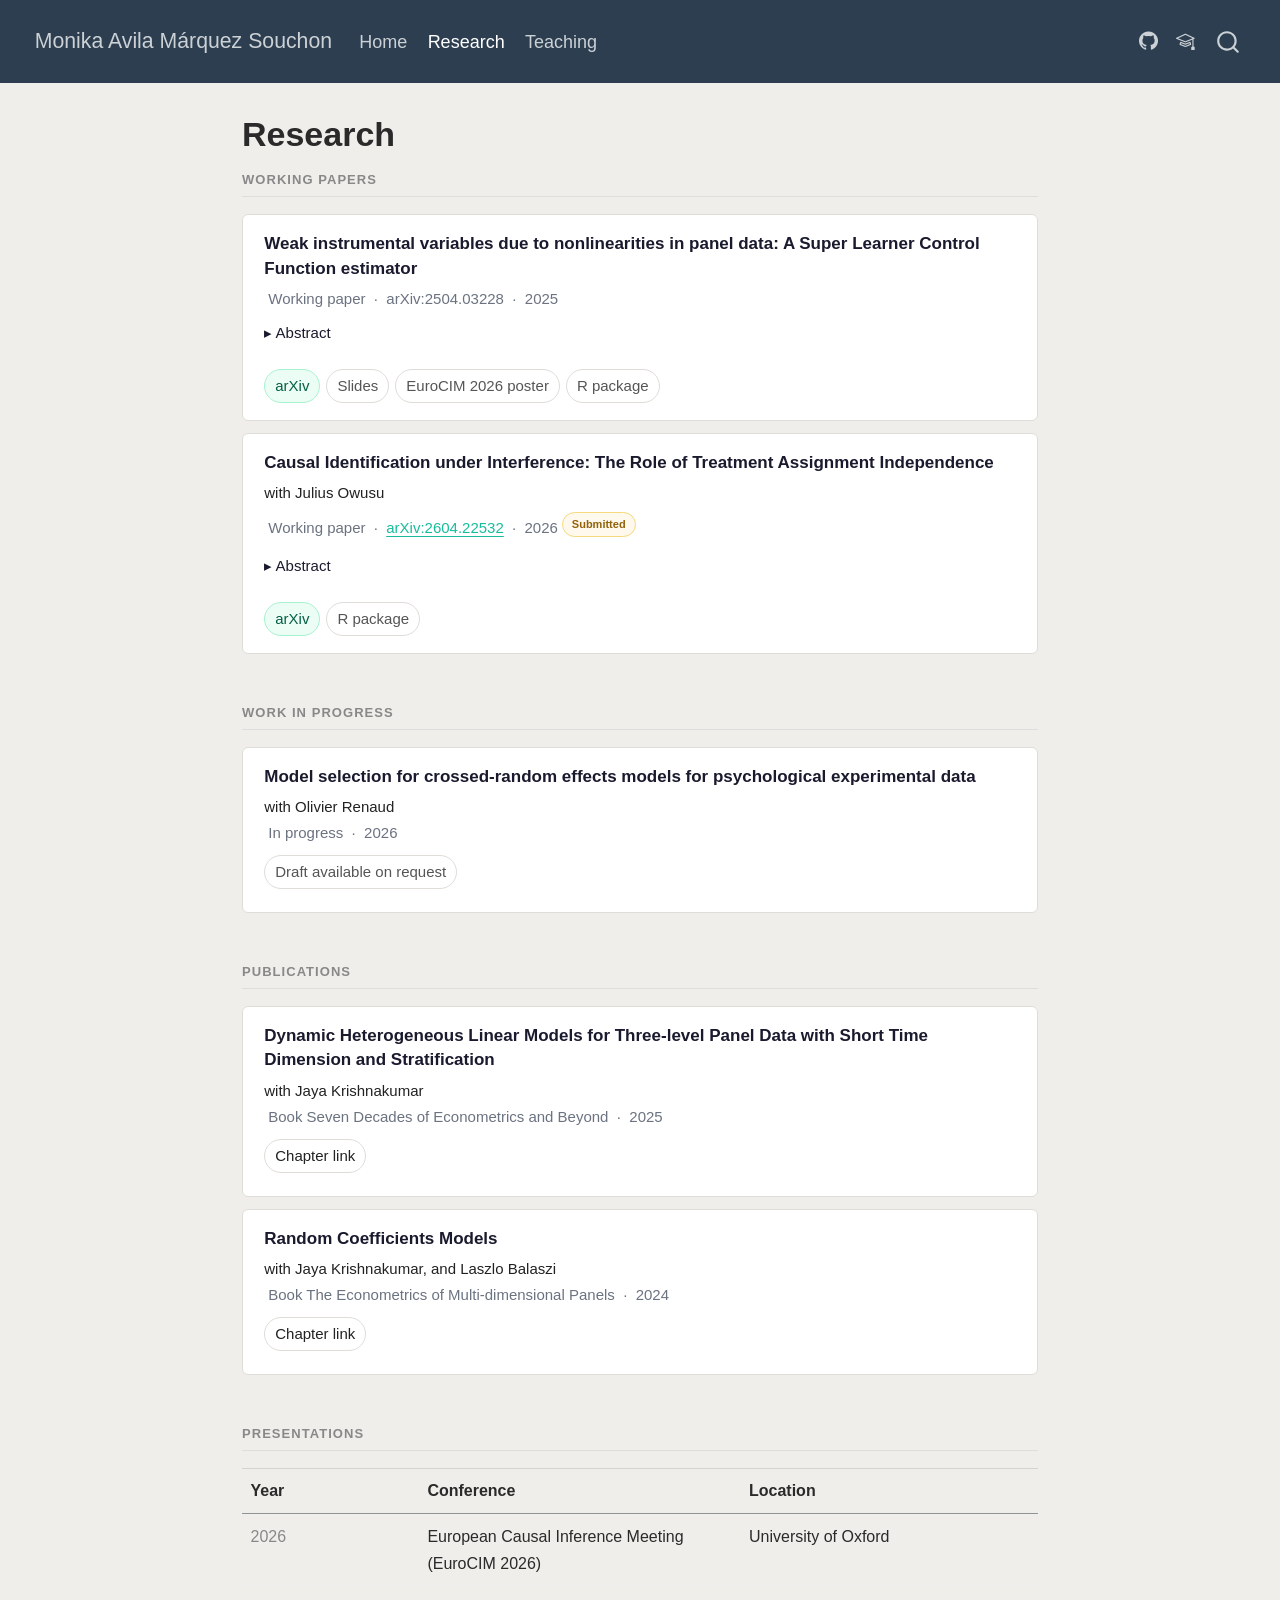
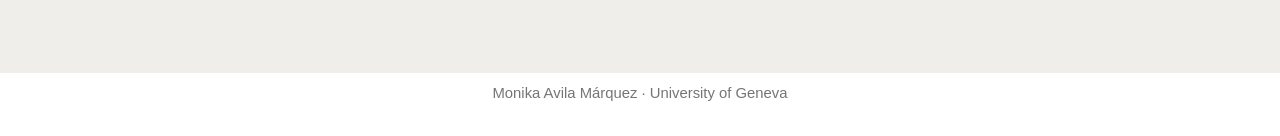
==== docs/research.html @ a1408065 "First version website" ====
<!DOCTYPE html>
<html xmlns="http://www.w3.org/1999/xhtml" lang="en" xml:lang="en"><head>

<meta charset="utf-8">
<meta name="generator" content="quarto-1.8.25">

<meta name="viewport" content="width=device-width, initial-scale=1.0, user-scalable=yes">


<title>Research – Monika Avila Márquez Souchon</title>
<style>
code{white-space: pre-wrap;}
span.smallcaps{font-variant: small-caps;}
div.columns{display: flex; gap: min(4vw, 1.5em);}
div.column{flex: auto; overflow-x: auto;}
div.hanging-indent{margin-left: 1.5em; text-indent: -1.5em;}
ul.task-list{list-style: none;}
ul.task-list li input[type="checkbox"] {
  width: 0.8em;
  margin: 0 0.8em 0.2em -1em; /* quarto-specific, see https://github.com/quarto-dev/quarto-cli/issues/4556 */ 
  vertical-align: middle;
}
</style>


<script src="site_libs/quarto-nav/quarto-nav.js"></script>
<script src="site_libs/quarto-nav/headroom.min.js"></script>
<script src="site_libs/clipboard/clipboard.min.js"></script>
<script src="site_libs/quarto-search/autocomplete.umd.js"></script>
<script src="site_libs/quarto-search/fuse.min.js"></script>
<script src="site_libs/quarto-search/quarto-search.js"></script>
<meta name="quarto:offset" content="./">
<link href="./assets/favicon.ico" rel="icon">
<script src="site_libs/quarto-html/quarto.js" type="module"></script>
<script src="site_libs/quarto-html/tabsets/tabsets.js" type="module"></script>
<script src="site_libs/quarto-html/axe/axe-check.js" type="module"></script>
<script src="site_libs/quarto-html/popper.min.js"></script>
<script src="site_libs/quarto-html/tippy.umd.min.js"></script>
<script src="site_libs/quarto-html/anchor.min.js"></script>
<link href="site_libs/quarto-html/tippy.css" rel="stylesheet">
<link href="site_libs/quarto-html/quarto-syntax-highlighting-7b89279ff1a6dce999919e0e67d4d9ec.css" rel="stylesheet" id="quarto-text-highlighting-styles">
<script src="site_libs/bootstrap/bootstrap.min.js"></script>
<link href="site_libs/bootstrap/bootstrap-icons.css" rel="stylesheet">
<link href="site_libs/bootstrap/bootstrap-2cb7813fb0edc6a84816abaa8dcded21.min.css" rel="stylesheet" append-hash="true" id="quarto-bootstrap" data-mode="light">
<script id="quarto-search-options" type="application/json">{
  "location": "navbar",
  "copy-button": false,
  "collapse-after": 3,
  "panel-placement": "end",
  "type": "overlay",
  "limit": 50,
  "keyboard-shortcut": [
    "f",
    "/",
    "s"
  ],
  "show-item-context": false,
  "language": {
    "search-no-results-text": "No results",
    "search-matching-documents-text": "matching documents",
    "search-copy-link-title": "Copy link to search",
    "search-hide-matches-text": "Hide additional matches",
    "search-more-match-text": "more match in this document",
    "search-more-matches-text": "more matches in this document",
    "search-clear-button-title": "Clear",
    "search-text-placeholder": "",
    "search-detached-cancel-button-title": "Cancel",
    "search-submit-button-title": "Submit",
    "search-label": "Search"
  }
}</script>


<link rel="stylesheet" href="assets/custom.css">
</head>

<body class="nav-fixed fullcontent quarto-light">

<div id="quarto-search-results"></div>
  <header id="quarto-header" class="headroom fixed-top">
    <nav class="navbar navbar-expand-lg " data-bs-theme="dark">
      <div class="navbar-container container-fluid">
      <div class="navbar-brand-container mx-auto">
    <a href="./index.html" class="navbar-brand navbar-brand-logo">
    </a>
    <a class="navbar-brand" href="./index.html">
    <span class="navbar-title">Monika Avila Márquez Souchon</span>
    </a>
  </div>
            <div id="quarto-search" class="" title="Search"></div>
          <button class="navbar-toggler" type="button" data-bs-toggle="collapse" data-bs-target="#navbarCollapse" aria-controls="navbarCollapse" role="menu" aria-expanded="false" aria-label="Toggle navigation" onclick="if (window.quartoToggleHeadroom) { window.quartoToggleHeadroom(); }">
  <span class="navbar-toggler-icon"></span>
</button>
          <div class="collapse navbar-collapse" id="navbarCollapse">
            <ul class="navbar-nav navbar-nav-scroll me-auto">
  <li class="nav-item">
    <a class="nav-link" href="./index.html"> 
<span class="menu-text">Home</span></a>
  </li>  
  <li class="nav-item">
    <a class="nav-link active" href="./research.html" aria-current="page"> 
<span class="menu-text">Research</span></a>
  </li>  
  <li class="nav-item">
    <a class="nav-link" href="./teaching.html"> 
<span class="menu-text">Teaching</span></a>
  </li>  
</ul>
            <ul class="navbar-nav navbar-nav-scroll ms-auto">
  <li class="nav-item compact">
    <a class="nav-link" href="https://github.com/monika-avila"> <i class="bi bi-github" role="img">
</i> 
<span class="menu-text"></span></a>
  </li>  
  <li class="nav-item compact">
    <a class="nav-link" href="https://scholar.google.com/"> <i class="bi bi-mortarboard" role="img">
</i> 
<span class="menu-text"></span></a>
  </li>  
</ul>
          </div> <!-- /navcollapse -->
            <div class="quarto-navbar-tools">
</div>
      </div> <!-- /container-fluid -->
    </nav>
</header>
<!-- content -->
<div id="quarto-content" class="quarto-container page-columns page-rows-contents page-layout-article page-navbar">
<!-- sidebar -->
<!-- margin-sidebar -->
    
<!-- main -->
<main class="content" id="quarto-document-content">

<header id="title-block-header" class="quarto-title-block default">
<div class="quarto-title">
<h1 class="title">Research</h1>
</div>



<div class="quarto-title-meta">

    
  
    
  </div>
  


</header>


<section id="working-papers" class="level2">
<h2 class="anchored" data-anchor-id="working-papers">Working papers</h2>
<div class="paper-card">
  <div class="paper-title">
    Weak instrumental variables due to nonlinearities in panel data:
    A Super Learner Control Function estimator
  </div>
  <div class="paper-meta">
    <span class="dot dot-wp"></span>
    Working paper &nbsp;·&nbsp; arXiv:2504.03228 &nbsp;·&nbsp; 2025
  </div>
  <details>
    <summary>Abstract</summary>
    <p class="abstract-text">
      I propose a control function estimator for panel data models with weak instruments arising
      from nonlinear first stages. The estimator uses a Super Learner ensemble to approximate the
      optimal first stage, then inserts estimated control functions into a partially linear second
      stage. I establish √NT-consistency, Neyman orthogonality with respect to first-stage
      nuisance, and inference validity under the generated regressors problem (Pagan 1984,
      Murphy &amp; Topel 1985). Monte Carlo simulations across varied DGPs confirm the estimator's
      robustness to library misspecification and overfitting.
    </p>
  </details>
 <div class="paper-links">
    <a href="https://arxiv.org/abs/2504.03228" class="pill pill-arxiv">arXiv</a>
    <a href="assets/Slides_MonikaAvilaMarquez.pdf" class="pill">Slides</a>
    <a href="assets/EuroCim2026poster.pdf" class="pill">EuroCIM 2026 poster</a>
    <a href="mailto:monika.avila@unige.ch?subject=Request%3A%20SLCFE%20R%20package&amp;body=Dear%20Monika%2C%0A%0AI%20am%20interested%20in%20accessing%20your%20SLCFE%20R%20package.%0A%0ABest%20regards%2C" class="pill">R package</a>
  </div>
</div>
<div class="paper-card">
  <div class="paper-title">
    Causal Identification under Interference: The Role of Treatment Assignment Independence
  </div>
  <div class="paper-coauthor">
  with <a href="https://www.juliusowusu.ca">Julius Owusu</a>
</div>
  <div class="paper-meta">
  <span class="dot dot-wp"></span> Working paper &nbsp;·&nbsp;
  <a href="https://arxiv.org/abs/2604.22532">arXiv:2604.22532</a> &nbsp;·&nbsp; 2026
  <div class="paper-status">Submitted</div>
</div>
  <details>
    <summary>Abstract</summary>
    <p class="abstract-text">
  Empirical researchers routinely invoke the no-interference or <em>individualistic treatment response</em> (ITR) assumption to identify causal effects in observational studies, despite concerns that interference across units may arise in many economic settings. This paper studies the causal content of standard ITR-based identification formulas when arbitrary interference is present. We show that, under restrictions on dependence between treatment assignments across units, conventional ITR-based identification formulas---including those underlying selection-on-observables, instrumental variables, regression discontinuity designs, and difference-in-differences---identify well-defined causal objects: types of <em>average direct effects</em> (ADEs). These results do not require knowledge of the interference structure or specification of exposure mappings. We also propose a sensitivity analysis framework that quantifies the robustness of statistical inference to violations of treatment-assignment independence under arbitrary interference.
</p>
  </details>
  <div class="paper-links">
    <a href="https://arxiv.org/abs/2604.22532" class="pill pill-arxiv">arXiv</a>
    <a href="#" class="pill">R package</a>
  </div>
</div>
</section>
<section id="work-in-progress" class="level2">
<h2 class="anchored" data-anchor-id="work-in-progress">Work in progress</h2>
<div class="paper-card">
  <div class="paper-title">
   Model selection for crossed-random effects models for psychological experimental data
  </div>
  <div class="paper-coauthor">
  with <a href="https://www.unige.ch/fapse/mad/equipe/renaud">Olivier Renaud</a>
  <div class="paper-meta">
    <span class="dot dot-prog"></span> In progress &nbsp;·&nbsp; 2026
  </div>
  <div class="paper-links">
    <span class="pill">Draft available on request</span>
  </div>
</div>
</div></section>
<section id="publications" class="level2">
<h2 class="anchored" data-anchor-id="publications">Publications</h2>
<div class="paper-card">
  <div class="paper-title">   
Dynamic Heterogeneous Linear Models for Three-level Panel Data with Short Time Dimension and Stratification
  </div>
  <div class="paper-coauthor">
  with <a href="">Jaya Krishnakumar</a>
  <div class="paper-meta">
    <span class="dot dot-prog"></span> Book Seven Decades of Econometrics and Beyond  &nbsp;·&nbsp; 2025
  </div>
  <div class="paper-links">
    <a href="https://link.springer.com/chapter/10.1007/978-3-031-92699-0_13" class="pill">Chapter link</a>
  </div>
</div>
</div>
<div class="paper-card">
  <div class="paper-title">   
Random Coefficients Models
  </div>
  <div class="paper-coauthor">
  with <a href="">Jaya Krishnakumar, and Laszlo Balaszi</a>
  <div class="paper-meta">
    <span class="dot dot-prog"></span> Book The Econometrics of Multi-dimensional Panels  &nbsp;·&nbsp; 2024
  </div>
  <div class="paper-links">
    <a href="https://link.springer.com/chapter/10.1007/978-3-031-49849-7_7" class="pill">Chapter link</a>
  </div>
</div>
</div></section>
<section id="presentations" class="level2">
<h2 class="anchored" data-anchor-id="presentations">Presentations</h2>
<table class="caption-top table">
<colgroup>
<col style="width: 22%">
<col style="width: 40%">
<col style="width: 37%">
</colgroup>
<thead>
<tr class="header">
<th>Year</th>
<th>Conference</th>
<th>Location</th>
</tr>
</thead>
<tbody>
<tr class="odd">
<td>2026</td>
<td>European Causal Inference Meeting (EuroCIM 2026)</td>
<td>University of Oxford</td>
</tr>
</tbody>
</table>


</section>

</main> <!-- /main -->
<script id="quarto-html-after-body" type="application/javascript">
  window.document.addEventListener("DOMContentLoaded", function (event) {
    const icon = "";
    const anchorJS = new window.AnchorJS();
    anchorJS.options = {
      placement: 'right',
      icon: icon
    };
    anchorJS.add('.anchored');
    const isCodeAnnotation = (el) => {
      for (const clz of el.classList) {
        if (clz.startsWith('code-annotation-')) {                     
          return true;
        }
      }
      return false;
    }
    const onCopySuccess = function(e) {
      // button target
      const button = e.trigger;
      // don't keep focus
      button.blur();
      // flash "checked"
      button.classList.add('code-copy-button-checked');
      var currentTitle = button.getAttribute("title");
      button.setAttribute("title", "Copied!");
      let tooltip;
      if (window.bootstrap) {
        button.setAttribute("data-bs-toggle", "tooltip");
        button.setAttribute("data-bs-placement", "left");
        button.setAttribute("data-bs-title", "Copied!");
        tooltip = new bootstrap.Tooltip(button, 
          { trigger: "manual", 
            customClass: "code-copy-button-tooltip",
            offset: [0, -8]});
        tooltip.show();    
      }
      setTimeout(function() {
        if (tooltip) {
          tooltip.hide();
          button.removeAttribute("data-bs-title");
          button.removeAttribute("data-bs-toggle");
          button.removeAttribute("data-bs-placement");
        }
        button.setAttribute("title", currentTitle);
        button.classList.remove('code-copy-button-checked');
      }, 1000);
      // clear code selection
      e.clearSelection();
    }
    const getTextToCopy = function(trigger) {
      const outerScaffold = trigger.parentElement.cloneNode(true);
      const codeEl = outerScaffold.querySelector('code');
      for (const childEl of codeEl.children) {
        if (isCodeAnnotation(childEl)) {
          childEl.remove();
        }
      }
      return codeEl.innerText;
    }
    const clipboard = new window.ClipboardJS('.code-copy-button:not([data-in-quarto-modal])', {
      text: getTextToCopy
    });
    clipboard.on('success', onCopySuccess);
    if (window.document.getElementById('quarto-embedded-source-code-modal')) {
      const clipboardModal = new window.ClipboardJS('.code-copy-button[data-in-quarto-modal]', {
        text: getTextToCopy,
        container: window.document.getElementById('quarto-embedded-source-code-modal')
      });
      clipboardModal.on('success', onCopySuccess);
    }
      var localhostRegex = new RegExp(/^(?:http|https):\/\/localhost\:?[0-9]*\//);
      var mailtoRegex = new RegExp(/^mailto:/);
        var filterRegex = new RegExp('/' + window.location.host + '/');
      var isInternal = (href) => {
          return filterRegex.test(href) || localhostRegex.test(href) || mailtoRegex.test(href);
      }
      // Inspect non-navigation links and adorn them if external
     var links = window.document.querySelectorAll('a[href]:not(.nav-link):not(.navbar-brand):not(.toc-action):not(.sidebar-link):not(.sidebar-item-toggle):not(.pagination-link):not(.no-external):not([aria-hidden]):not(.dropdown-item):not(.quarto-navigation-tool):not(.about-link)');
      for (var i=0; i<links.length; i++) {
        const link = links[i];
        if (!isInternal(link.href)) {
          // undo the damage that might have been done by quarto-nav.js in the case of
          // links that we want to consider external
          if (link.dataset.originalHref !== undefined) {
            link.href = link.dataset.originalHref;
          }
        }
      }
    function tippyHover(el, contentFn, onTriggerFn, onUntriggerFn) {
      const config = {
        allowHTML: true,
        maxWidth: 500,
        delay: 100,
        arrow: false,
        appendTo: function(el) {
            return el.parentElement;
        },
        interactive: true,
        interactiveBorder: 10,
        theme: 'quarto',
        placement: 'bottom-start',
      };
      if (contentFn) {
        config.content = contentFn;
      }
      if (onTriggerFn) {
        config.onTrigger = onTriggerFn;
      }
      if (onUntriggerFn) {
        config.onUntrigger = onUntriggerFn;
      }
      window.tippy(el, config); 
    }
    const noterefs = window.document.querySelectorAll('a[role="doc-noteref"]');
    for (var i=0; i<noterefs.length; i++) {
      const ref = noterefs[i];
      tippyHover(ref, function() {
        // use id or data attribute instead here
        let href = ref.getAttribute('data-footnote-href') || ref.getAttribute('href');
        try { href = new URL(href).hash; } catch {}
        const id = href.replace(/^#\/?/, "");
        const note = window.document.getElementById(id);
        if (note) {
          return note.innerHTML;
        } else {
          return "";
        }
      });
    }
    const xrefs = window.document.querySelectorAll('a.quarto-xref');
    const processXRef = (id, note) => {
      // Strip column container classes
      const stripColumnClz = (el) => {
        el.classList.remove("page-full", "page-columns");
        if (el.children) {
          for (const child of el.children) {
            stripColumnClz(child);
          }
        }
      }
      stripColumnClz(note)
      if (id === null || id.startsWith('sec-')) {
        // Special case sections, only their first couple elements
        const container = document.createElement("div");
        if (note.children && note.children.length > 2) {
          container.appendChild(note.children[0].cloneNode(true));
          for (let i = 1; i < note.children.length; i++) {
            const child = note.children[i];
            if (child.tagName === "P" && child.innerText === "") {
              continue;
            } else {
              container.appendChild(child.cloneNode(true));
              break;
            }
          }
          if (window.Quarto?.typesetMath) {
            window.Quarto.typesetMath(container);
          }
          return container.innerHTML
        } else {
          if (window.Quarto?.typesetMath) {
            window.Quarto.typesetMath(note);
          }
          return note.innerHTML;
        }
      } else {
        // Remove any anchor links if they are present
        const anchorLink = note.querySelector('a.anchorjs-link');
        if (anchorLink) {
          anchorLink.remove();
        }
        if (window.Quarto?.typesetMath) {
          window.Quarto.typesetMath(note);
        }
        if (note.classList.contains("callout")) {
          return note.outerHTML;
        } else {
          return note.innerHTML;
        }
      }
    }
    for (var i=0; i<xrefs.length; i++) {
      const xref = xrefs[i];
      tippyHover(xref, undefined, function(instance) {
        instance.disable();
        let url = xref.getAttribute('href');
        let hash = undefined; 
        if (url.startsWith('#')) {
          hash = url;
        } else {
          try { hash = new URL(url).hash; } catch {}
        }
        if (hash) {
          const id = hash.replace(/^#\/?/, "");
          const note = window.document.getElementById(id);
          if (note !== null) {
            try {
              const html = processXRef(id, note.cloneNode(true));
              instance.setContent(html);
            } finally {
              instance.enable();
              instance.show();
            }
          } else {
            // See if we can fetch this
            fetch(url.split('#')[0])
            .then(res => res.text())
            .then(html => {
              const parser = new DOMParser();
              const htmlDoc = parser.parseFromString(html, "text/html");
              const note = htmlDoc.getElementById(id);
              if (note !== null) {
                const html = processXRef(id, note);
                instance.setContent(html);
              } 
            }).finally(() => {
              instance.enable();
              instance.show();
            });
          }
        } else {
          // See if we can fetch a full url (with no hash to target)
          // This is a special case and we should probably do some content thinning / targeting
          fetch(url)
          .then(res => res.text())
          .then(html => {
            const parser = new DOMParser();
            const htmlDoc = parser.parseFromString(html, "text/html");
            const note = htmlDoc.querySelector('main.content');
            if (note !== null) {
              // This should only happen for chapter cross references
              // (since there is no id in the URL)
              // remove the first header
              if (note.children.length > 0 && note.children[0].tagName === "HEADER") {
                note.children[0].remove();
              }
              const html = processXRef(null, note);
              instance.setContent(html);
            } 
          }).finally(() => {
            instance.enable();
            instance.show();
          });
        }
      }, function(instance) {
      });
    }
        let selectedAnnoteEl;
        const selectorForAnnotation = ( cell, annotation) => {
          let cellAttr = 'data-code-cell="' + cell + '"';
          let lineAttr = 'data-code-annotation="' +  annotation + '"';
          const selector = 'span[' + cellAttr + '][' + lineAttr + ']';
          return selector;
        }
        const selectCodeLines = (annoteEl) => {
          const doc = window.document;
          const targetCell = annoteEl.getAttribute("data-target-cell");
          const targetAnnotation = annoteEl.getAttribute("data-target-annotation");
          const annoteSpan = window.document.querySelector(selectorForAnnotation(targetCell, targetAnnotation));
          const lines = annoteSpan.getAttribute("data-code-lines").split(",");
          const lineIds = lines.map((line) => {
            return targetCell + "-" + line;
          })
          let top = null;
          let height = null;
          let parent = null;
          if (lineIds.length > 0) {
              //compute the position of the single el (top and bottom and make a div)
              const el = window.document.getElementById(lineIds[0]);
              top = el.offsetTop;
              height = el.offsetHeight;
              parent = el.parentElement.parentElement;
            if (lineIds.length > 1) {
              const lastEl = window.document.getElementById(lineIds[lineIds.length - 1]);
              const bottom = lastEl.offsetTop + lastEl.offsetHeight;
              height = bottom - top;
            }
            if (top !== null && height !== null && parent !== null) {
              // cook up a div (if necessary) and position it 
              let div = window.document.getElementById("code-annotation-line-highlight");
              if (div === null) {
                div = window.document.createElement("div");
                div.setAttribute("id", "code-annotation-line-highlight");
                div.style.position = 'absolute';
                parent.appendChild(div);
              }
              div.style.top = top - 2 + "px";
              div.style.height = height + 4 + "px";
              div.style.left = 0;
              let gutterDiv = window.document.getElementById("code-annotation-line-highlight-gutter");
              if (gutterDiv === null) {
                gutterDiv = window.document.createElement("div");
                gutterDiv.setAttribute("id", "code-annotation-line-highlight-gutter");
                gutterDiv.style.position = 'absolute';
                const codeCell = window.document.getElementById(targetCell);
                const gutter = codeCell.querySelector('.code-annotation-gutter');
                gutter.appendChild(gutterDiv);
              }
              gutterDiv.style.top = top - 2 + "px";
              gutterDiv.style.height = height + 4 + "px";
            }
            selectedAnnoteEl = annoteEl;
          }
        };
        const unselectCodeLines = () => {
          const elementsIds = ["code-annotation-line-highlight", "code-annotation-line-highlight-gutter"];
          elementsIds.forEach((elId) => {
            const div = window.document.getElementById(elId);
            if (div) {
              div.remove();
            }
          });
          selectedAnnoteEl = undefined;
        };
          // Handle positioning of the toggle
      window.addEventListener(
        "resize",
        throttle(() => {
          elRect = undefined;
          if (selectedAnnoteEl) {
            selectCodeLines(selectedAnnoteEl);
          }
        }, 10)
      );
      function throttle(fn, ms) {
      let throttle = false;
      let timer;
        return (...args) => {
          if(!throttle) { // first call gets through
              fn.apply(this, args);
              throttle = true;
          } else { // all the others get throttled
              if(timer) clearTimeout(timer); // cancel #2
              timer = setTimeout(() => {
                fn.apply(this, args);
                timer = throttle = false;
              }, ms);
          }
        };
      }
        // Attach click handler to the DT
        const annoteDls = window.document.querySelectorAll('dt[data-target-cell]');
        for (const annoteDlNode of annoteDls) {
          annoteDlNode.addEventListener('click', (event) => {
            const clickedEl = event.target;
            if (clickedEl !== selectedAnnoteEl) {
              unselectCodeLines();
              const activeEl = window.document.querySelector('dt[data-target-cell].code-annotation-active');
              if (activeEl) {
                activeEl.classList.remove('code-annotation-active');
              }
              selectCodeLines(clickedEl);
              clickedEl.classList.add('code-annotation-active');
            } else {
              // Unselect the line
              unselectCodeLines();
              clickedEl.classList.remove('code-annotation-active');
            }
          });
        }
    const findCites = (el) => {
      const parentEl = el.parentElement;
      if (parentEl) {
        const cites = parentEl.dataset.cites;
        if (cites) {
          return {
            el,
            cites: cites.split(' ')
          };
        } else {
          return findCites(el.parentElement)
        }
      } else {
        return undefined;
      }
    };
    var bibliorefs = window.document.querySelectorAll('a[role="doc-biblioref"]');
    for (var i=0; i<bibliorefs.length; i++) {
      const ref = bibliorefs[i];
      const citeInfo = findCites(ref);
      if (citeInfo) {
        tippyHover(citeInfo.el, function() {
          var popup = window.document.createElement('div');
          citeInfo.cites.forEach(function(cite) {
            var citeDiv = window.document.createElement('div');
            citeDiv.classList.add('hanging-indent');
            citeDiv.classList.add('csl-entry');
            var biblioDiv = window.document.getElementById('ref-' + cite);
            if (biblioDiv) {
              citeDiv.innerHTML = biblioDiv.innerHTML;
            }
            popup.appendChild(citeDiv);
          });
          return popup.innerHTML;
        });
      }
    }
  });
  </script>
</div> <!-- /content -->
<footer class="footer">
  <div class="nav-footer">
    <div class="nav-footer-left">
      &nbsp;
    </div>   
    <div class="nav-footer-center">
<p>Monika Avila Márquez · University of Geneva</p>
</div>
    <div class="nav-footer-right">
      &nbsp;
    </div>
  </div>
</footer>




</body></html>
---- docs/site_libs/quarto-html/tippy.css ----
.tippy-box[data-animation=fade][data-state=hidden]{opacity:0}[data-tippy-root]{max-width:calc(100vw - 10px)}.tippy-box{position:relative;background-color:#333;color:#fff;border-radius:4px;font-size:14px;line-height:1.4;white-space:normal;outline:0;transition-property:transform,visibility,opacity}.tippy-box[data-placement^=top]>.tippy-arrow{bottom:0}.tippy-box[data-placement^=top]>.tippy-arrow:before{bottom:-7px;left:0;border-width:8px 8px 0;border-top-color:initial;transform-origin:center top}.tippy-box[data-placement^=bottom]>.tippy-arrow{top:0}.tippy-box[data-placement^=bottom]>.tippy-arrow:before{top:-7px;left:0;border-width:0 8px 8px;border-bottom-color:initial;transform-origin:center bottom}.tippy-box[data-placement^=left]>.tippy-arrow{right:0}.tippy-box[data-placement^=left]>.tippy-arrow:before{border-width:8px 0 8px 8px;border-left-color:initial;right:-7px;transform-origin:center left}.tippy-box[data-placement^=right]>.tippy-arrow{left:0}.tippy-box[data-placement^=right]>.tippy-arrow:before{left:-7px;border-width:8px 8px 8px 0;border-right-color:initial;transform-origin:center right}.tippy-box[data-inertia][data-state=visible]{transition-timing-function:cubic-bezier(.54,1.5,.38,1.11)}.tippy-arrow{width:16px;height:16px;color:#333}.tippy-arrow:before{content:"";position:absolute;border-color:transparent;border-style:solid}.tippy-content{position:relative;padding:5px 9px;z-index:1}
---- docs/site_libs/quarto-html/quarto-syntax-highlighting-7b89279ff1a6dce999919e0e67d4d9ec.css ----
/* quarto syntax highlight colors */
:root {
  --quarto-hl-ot-color: #003B4F;
  --quarto-hl-at-color: #657422;
  --quarto-hl-ss-color: #20794D;
  --quarto-hl-an-color: #5E5E5E;
  --quarto-hl-fu-color: #4758AB;
  --quarto-hl-st-color: #20794D;
  --quarto-hl-cf-color: #003B4F;
  --quarto-hl-op-color: #5E5E5E;
  --quarto-hl-er-color: #AD0000;
  --quarto-hl-bn-color: #AD0000;
  --quarto-hl-al-color: #AD0000;
  --quarto-hl-va-color: #111111;
  --quarto-hl-bu-color: inherit;
  --quarto-hl-ex-color: inherit;
  --quarto-hl-pp-color: #AD0000;
  --quarto-hl-in-color: #5E5E5E;
  --quarto-hl-vs-color: #20794D;
  --quarto-hl-wa-color: #5E5E5E;
  --quarto-hl-do-color: #5E5E5E;
  --quarto-hl-im-color: #00769E;
  --quarto-hl-ch-color: #20794D;
  --quarto-hl-dt-color: #AD0000;
  --quarto-hl-fl-color: #AD0000;
  --quarto-hl-co-color: #5E5E5E;
  --quarto-hl-cv-color: #5E5E5E;
  --quarto-hl-cn-color: #8f5902;
  --quarto-hl-sc-color: #5E5E5E;
  --quarto-hl-dv-color: #AD0000;
  --quarto-hl-kw-color: #003B4F;
}

/* other quarto variables */
:root {
  --quarto-font-monospace: SFMono-Regular, Menlo, Monaco, Consolas, "Liberation Mono", "Courier New", monospace;
}

/* syntax highlight based on Pandoc's rules */
pre > code.sourceCode > span {
  color: #003B4F;
}

code.sourceCode > span {
  color: #003B4F;
}

div.sourceCode,
div.sourceCode pre.sourceCode {
  color: #003B4F;
}

/* Normal */
code span {
  color: #003B4F;
}

/* Alert */
code span.al {
  color: #AD0000;
  font-style: inherit;
}

/* Annotation */
code span.an {
  color: #5E5E5E;
  font-style: inherit;
}

/* Attribute */
code span.at {
  color: #657422;
  font-style: inherit;
}

/* BaseN */
code span.bn {
  color: #AD0000;
  font-style: inherit;
}

/* BuiltIn */
code span.bu {
  font-style: inherit;
}

/* ControlFlow */
code span.cf {
  color: #003B4F;
  font-weight: bold;
  font-style: inherit;
}

/* Char */
code span.ch {
  color: #20794D;
  font-style: inherit;
}

/* Constant */
code span.cn {
  color: #8f5902;
  font-style: inherit;
}

/* Comment */
code span.co {
  color: #5E5E5E;
  font-style: inherit;
}

/* CommentVar */
code span.cv {
  color: #5E5E5E;
  font-style: italic;
}

/* Documentation */
code span.do {
  color: #5E5E5E;
  font-style: italic;
}

/* DataType */
code span.dt {
  color: #AD0000;
  font-style: inherit;
}

/* DecVal */
code span.dv {
  color: #AD0000;
  font-style: inherit;
}

/* Error */
code span.er {
  color: #AD0000;
  font-style: inherit;
}

/* Extension */
code span.ex {
  font-style: inherit;
}

/* Float */
code span.fl {
  color: #AD0000;
  font-style: inherit;
}

/* Function */
code span.fu {
  color: #4758AB;
  font-style: inherit;
}

/* Import */
code span.im {
  color: #00769E;
  font-style: inherit;
}

/* Information */
code span.in {
  color: #5E5E5E;
  font-style: inherit;
}

/* Keyword */
code span.kw {
  color: #003B4F;
  font-weight: bold;
  font-style: inherit;
}

/* Operator */
code span.op {
  color: #5E5E5E;
  font-style: inherit;
}

/* Other */
code span.ot {
  color: #003B4F;
  font-style: inherit;
}

/* Preprocessor */
code span.pp {
  color: #AD0000;
  font-style: inherit;
}

/* SpecialChar */
code span.sc {
  color: #5E5E5E;
  font-style: inherit;
}

/* SpecialString */
code span.ss {
  color: #20794D;
  font-style: inherit;
}

/* String */
code span.st {
  color: #20794D;
  font-style: inherit;
}

/* Variable */
code span.va {
  color: #111111;
  font-style: inherit;
}

/* VerbatimString */
code span.vs {
  color: #20794D;
  font-style: inherit;
}

/* Warning */
code span.wa {
  color: #5E5E5E;
  font-style: italic;
}

.prevent-inlining {
  content: "</";
}

/*# sourceMappingURL=3944bc705cfaf4c80e56f77c5205168a.css.map */
---- docs/assets/custom.css ----
/* ─── Base ───────────────────────────────────────── */
body {
  font-family: "Helvetica Neue", Arial, sans-serif;
  font-size: 18px;
  line-height: 1.7;
  color: #2a2a2a;
  margin: 0;
  padding: 0;
  background: #f0eeeb;
}

/* ─── Hero ───────────────────────────────────────── */
.hero-section {
  display: grid;
  grid-template-columns: 440px 1fr;
  min-height: 88vh;
  align-items: stretch;
}

.hero-photo-col {
  overflow: hidden;
  background: #e8e4de;
}

.hero-photo-col img {
  width: 100%;
  height: 100%;
  object-fit: cover;
  object-position: center center;
  display: block;
}

.hero-bio-col {
  padding: 5rem 4rem;
  display: flex;
  flex-direction: column;
  justify-content: center;
  background: #f0eeeb;
}

.hero-name {
  font-size: 46px;
  font-weight: 800;
  line-height: 1.1;
  color: #1a1a2e;
  margin: 0 0 1rem;
  border: none;
}

.hero-role {
  font-size: 18px;
  font-weight: 700;
  color: #1a1a2e;
  margin: 0 0 4px;
}

.hero-institution {
  font-size: 18px;
  color: #666;
  font-style: italic;
  margin: 0 0 1.25rem;
}

.hero-social {
  display: flex;
  gap: 14px;
  margin-bottom: 1.75rem;
}

.hero-social a {
  width: 36px;
  height: 36px;
  border-radius: 50%;
  background: #1a1a2e;
  color: #fff;
  display: flex;
  align-items: center;
  justify-content: center;
  text-decoration: none;
  font-size: 14px;
  font-weight: 700;
}

.hero-social a:hover {
  background: #7b7fa8;
}

.hero-bio {
  font-size: 16px;
  line-height: 1.8;
  color: #444;
  margin-bottom: 2rem;
  max-width: 480px;
}

.hero-btn {
  display: inline-block;
  padding: 10px 24px;
  border: 1.5px solid #1a1a2e;
  color: #1a1a2e;
  font-size: 13px;
  font-weight: 600;
  text-decoration: none;
  letter-spacing: .04em;
  width: fit-content;
}

.hero-btn:hover {
  background: #1a1a2e;
  color: #fff;
  text-decoration: none;
}

/* ─── Page content below hero ────────────────────── */
.page-content {
  max-width: 860px;
  margin: 0 auto;
  padding: 4rem 2rem;
}

/* ─── Section headings ───────────────────────────── */
h2 {
  font-size: 13px;
  font-weight: 700;
  letter-spacing: 0.08em;
  text-transform: uppercase;
  color: #888;
  margin-top: 3rem;
  margin-bottom: 1rem;
  padding-bottom: 0.5rem;
  border-bottom: 1px solid #ddd;
}

/* ─── Paper cards ────────────────────────────────── */
.paper-card {
  border: 1px solid #e0ddd8;
  border-radius: 6px;
  padding: 1rem 1.25rem;
  margin-bottom: 12px;
  background: #fff;
}

.paper-title {
  font-size: 17px;
  font-weight: 600;
  line-height: 1.45;
  margin-bottom: 5px;
  color: #1a1a2e;
}

.paper-meta {
  font-size: 15px;
  color: #6b7280;
  margin-bottom: 8px;
  display: flex;
  align-items: center;
  gap: 4px;
}

.paper-status {
  display: inline-block;
  font-size: 11px;
  padding: 2px 9px;
  border-radius: 20px;
  font-weight: 600;
  margin-bottom: 8px;
  background: #fef9ec;
  color: #92610a;
  border: 1px solid #f5d97e;
}
details summary {
  font-size: 15px;
  color: #1a1a2e;
  cursor: pointer;
  list-style: none;
  margin-bottom: 6px;
}
details summary::-webkit-details-marker { display: none; }
details summary::before { content: "▸ "; }
details[open] summary::before { content: "▾ "; }.abstract-text {
  font-size: 13px;
  color: #555;
  line-height: 1.65;
  margin: 8px 0;
}

.paper-links {
  display: flex;
  flex-wrap: wrap;
  gap: 6px;
  margin-top: 10px;
}

.pill {
  font-size: 15px;
  padding: 3px 10px;
  border-radius: 20px;
  border: 1px solid #e0ddd8;
  color: #555;
  text-decoration: none;
  background: transparent;
}
.pill:hover { background: #f3f4f6; text-decoration: none; color: #333; }
.pill-arxiv { background: #ecfdf5; color: #065f46; border-color: #a7f3d0; }

/* ─── Fields ─────────────────────────────────────── */
.fields-row { display: flex; flex-wrap: wrap; gap: 8px; margin-bottom: 1rem; }
.field {
  font-size: 16px;
  padding: 5px 13px;
  border-radius: 20px;
  border: 1px solid #ddd;
  background: #fff;
  color: #555;
}

/* ─── Table ──────────────────────────────────────── */
table { font-size: 16px; border-collapse: collapse; width: 100%; margin-bottom: 1rem; }
td { padding: 6px 8px 6px 0; border-bottom: 1px solid #eee; vertical-align: top; }
td:first-child { color: #888; white-space: nowrap; width: 160px; font-size: 16px; }

/* ─── Responsive ─────────────────────────────────── */
@media (max-width: 768px) {
  .hero-section { grid-template-columns: 1fr; }
  .hero-photo-col { height: 60vw; }
  .hero-bio-col { padding: 2.5rem 1.5rem; }
  .hero-name { font-size: 32px; }
}

.paper-coauthor {
  font-size: 15px;
  color: #222;
  margin-bottom: 6px;
}

.paper-coauthor a {
  color: #222;
  text-decoration: none;
}

.paper-coauthor a:hover {
  text-decoration: underline;
}

/* ─── Teaching ─────────────────────────────────── */
.course-card {
  border: 1px solid #e0ddd8;
  border-radius: 6px;
  padding: 1rem 1.25rem;
  margin-bottom: 12px;
  background: #fff;
}

.course-title {
  font-size: 17px;
  font-weight: 600;
  line-height: 1.45;
  margin-bottom: 5px;
  color: #1a1a2e;
}

.course-meta {
  font-size: 15px;
  color: #6b7280;
  margin-bottom: 8px;
}

.course-links {
  display: flex;
  flex-wrap: wrap;
  gap: 6px;
  margin-top: 10px;
}
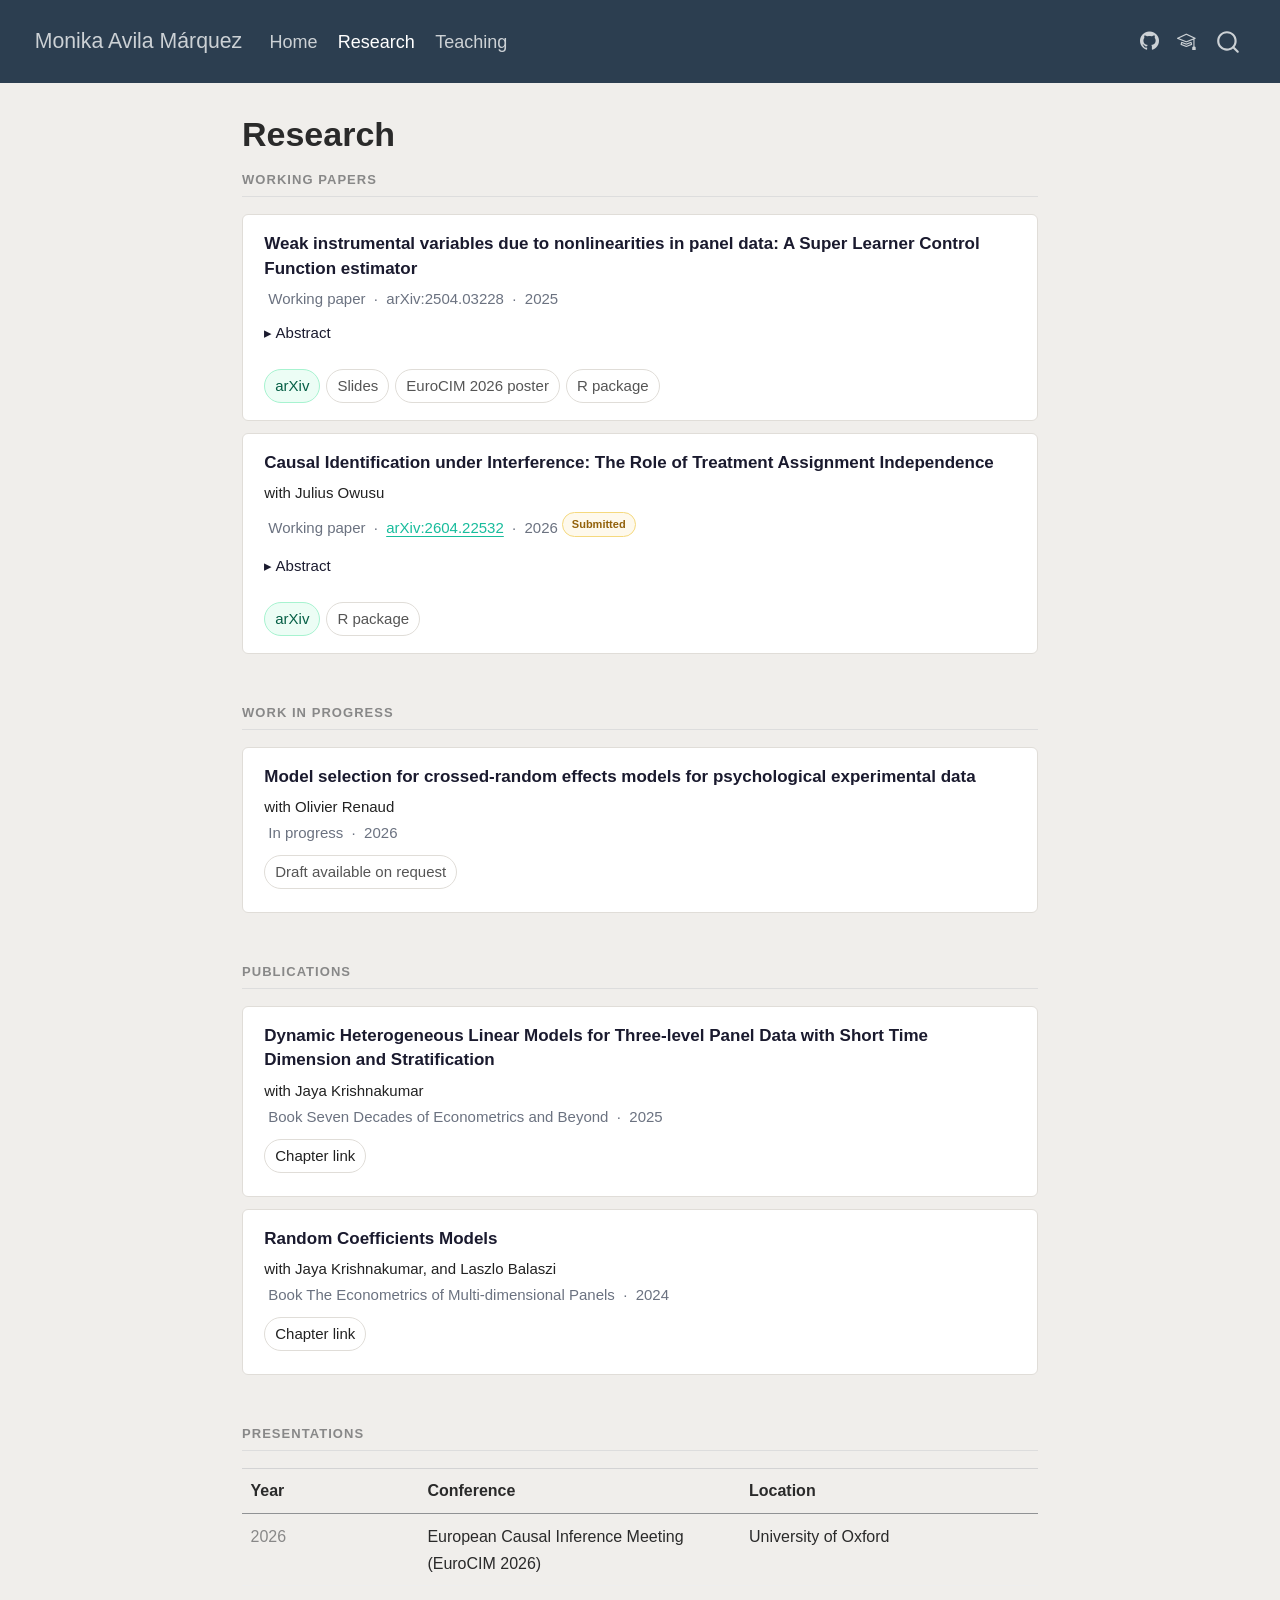
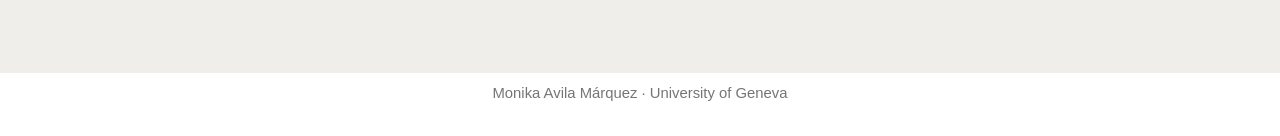
==== commit d1d82997: "Updated last name" ====
--- a/docs/research.html
+++ b/docs/research.html
@@ -7,7 +7,7 @@
 <meta name="viewport" content="width=device-width, initial-scale=1.0, user-scalable=yes">
 
 
-<title>Research – Monika Avila Márquez Souchon</title>
+<title>Research – Monika Avila Márquez</title>
 <style>
 code{white-space: pre-wrap;}
 span.smallcaps{font-variant: small-caps;}
@@ -84,7 +84,7 @@
     <a href="./index.html" class="navbar-brand navbar-brand-logo">
     </a>
     <a class="navbar-brand" href="./index.html">
-    <span class="navbar-title">Monika Avila Márquez Souchon</span>
+    <span class="navbar-title">Monika Avila Márquez</span>
     </a>
   </div>
             <div id="quarto-search" class="" title="Search"></div>
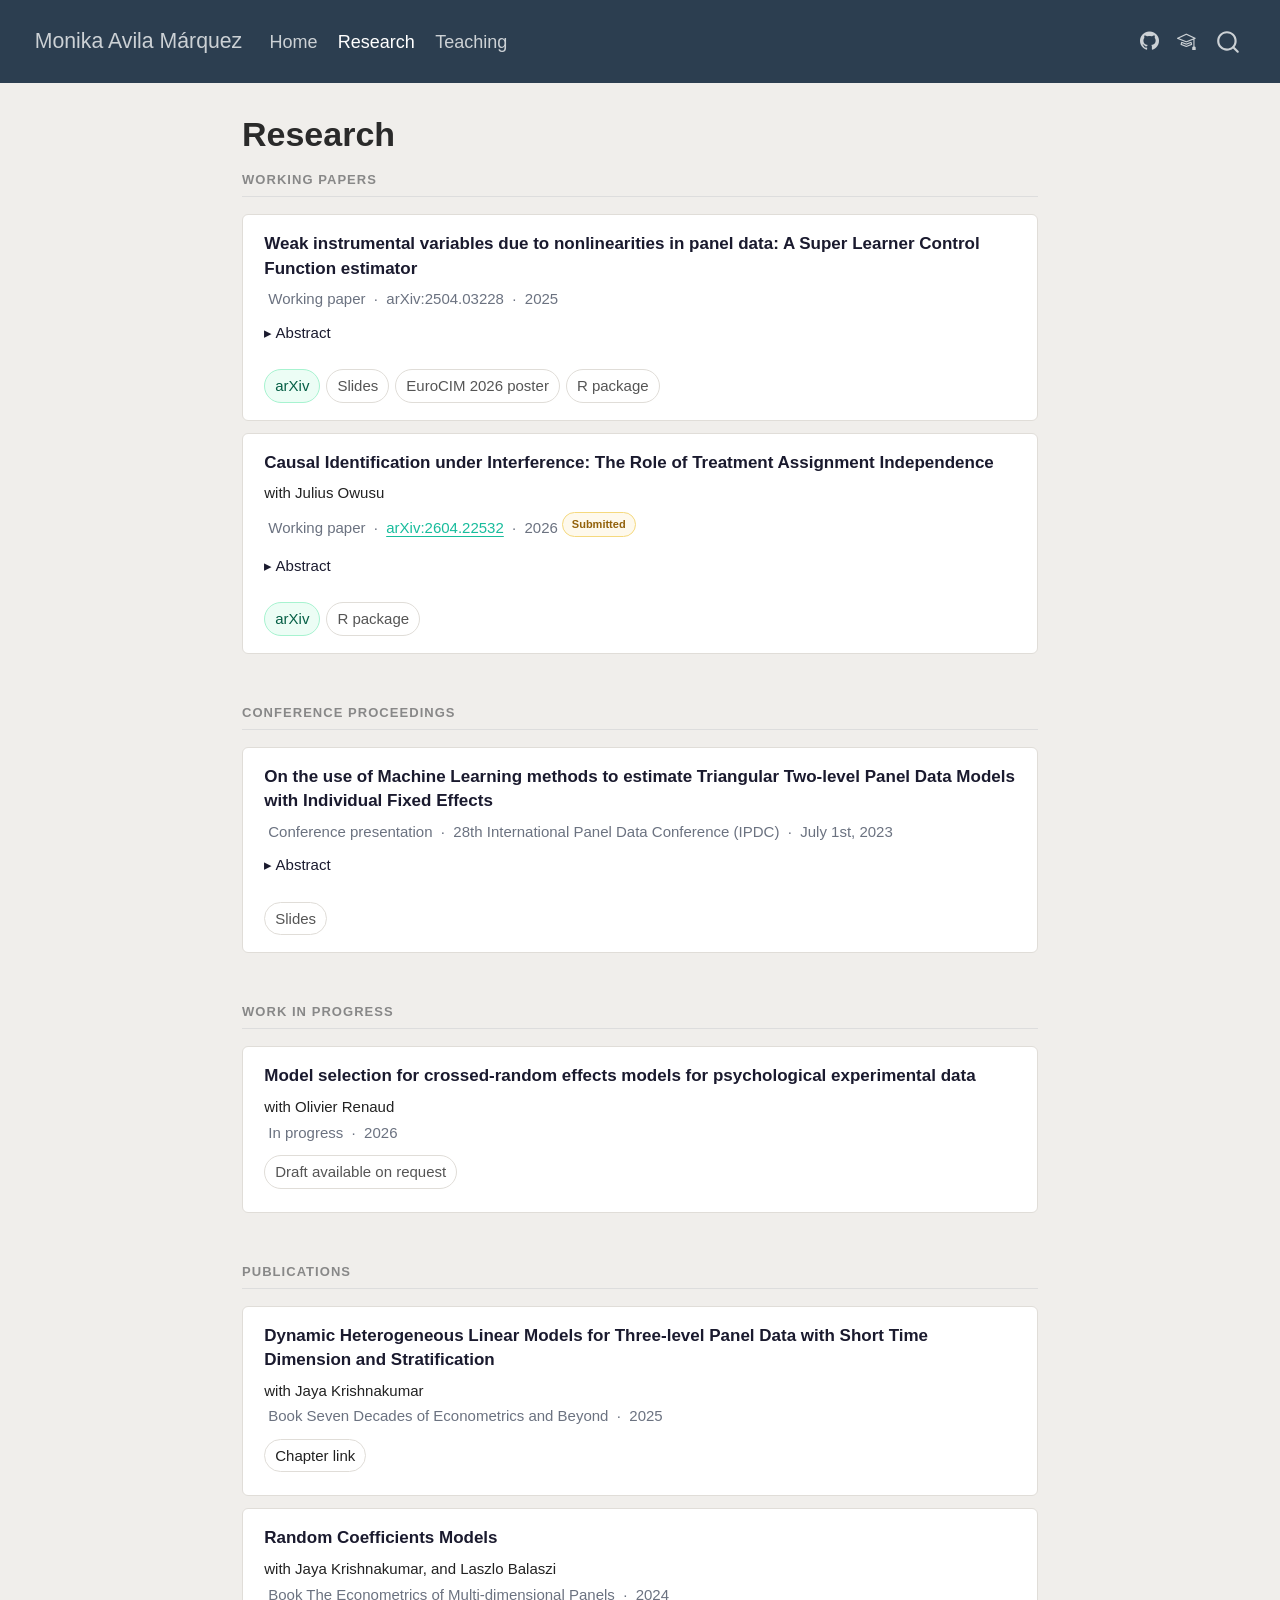
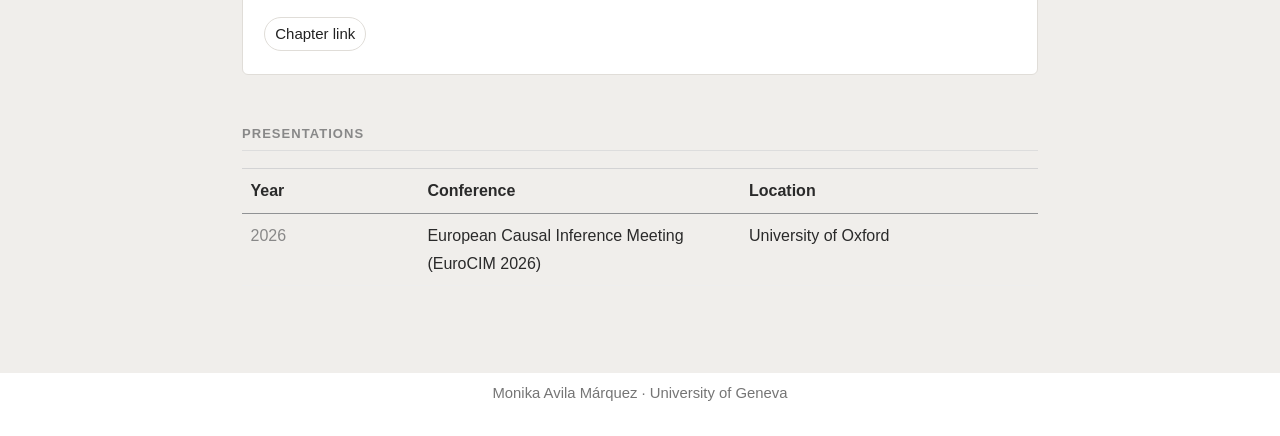
==== commit dcb0caa6: "added conf" ====
--- a/docs/research.html
+++ b/docs/research.html
@@ -108,12 +108,12 @@
 </ul>
             <ul class="navbar-nav navbar-nav-scroll ms-auto">
   <li class="nav-item compact">
-    <a class="nav-link" href="https://github.com/monika-avila"> <i class="bi bi-github" role="img">
+    <a class="nav-link" href="https://github.com/monikavila"> <i class="bi bi-github" role="img">
 </i> 
 <span class="menu-text"></span></a>
   </li>  
   <li class="nav-item compact">
-    <a class="nav-link" href="https://scholar.google.com/"> <i class="bi bi-mortarboard" role="img">
+    <a class="nav-link" href="https://scholar.google.com/citations?user=Btd9DUMAAAAJ&amp;hl=en"> <i class="bi bi-mortarboard" role="img">
 </i> 
 <span class="menu-text"></span></a>
   </li>  
@@ -204,6 +204,32 @@
     <a href="#" class="pill">R package</a>
   </div>
 </div>
+</section>
+<section id="conference-proceedings" class="level2">
+<h2 class="anchored" data-anchor-id="conference-proceedings">Conference proceedings</h2>
+<div class="paper-card">
+  <div class="paper-title">
+    On the use of Machine Learning methods to
+estimate Triangular Two-level Panel Data
+Models with Individual Fixed Effects
+  </div>
+  <div class="paper-meta">
+  <span class="dot dot-wp"></span> Conference presentation &nbsp;·&nbsp;
+ 28th International Panel Data Conference (IPDC)  &nbsp;·&nbsp; July 1st, 2023
+</div>
+  <details>
+    <summary>Abstract</summary>
+    <p class="abstract-text">
+      We propose a control function estimator for triangular two-level panel data models with fixed effects. We propose a method to estimate the 
+      transformed nuisance parameter using machine learning methods. Monte Carlo simulations confirm finite-sample
+      performance across a range of DGPs.
+    </p>
+  </details>
+  <div class="paper-links">
+    <a href="assets/SlidesP4_01062023_WA.pdf" class="pill">Slides</a>
+  </div>
+</div>
+
 </section>
 <section id="work-in-progress" class="level2">
 <h2 class="anchored" data-anchor-id="work-in-progress">Work in progress</h2>
--- a/docs/assets/custom.css
+++ b/docs/assets/custom.css
@@ -270,4 +270,5 @@
   flex-wrap: wrap;
   gap: 6px;
   margin-top: 10px;
-}+}
+
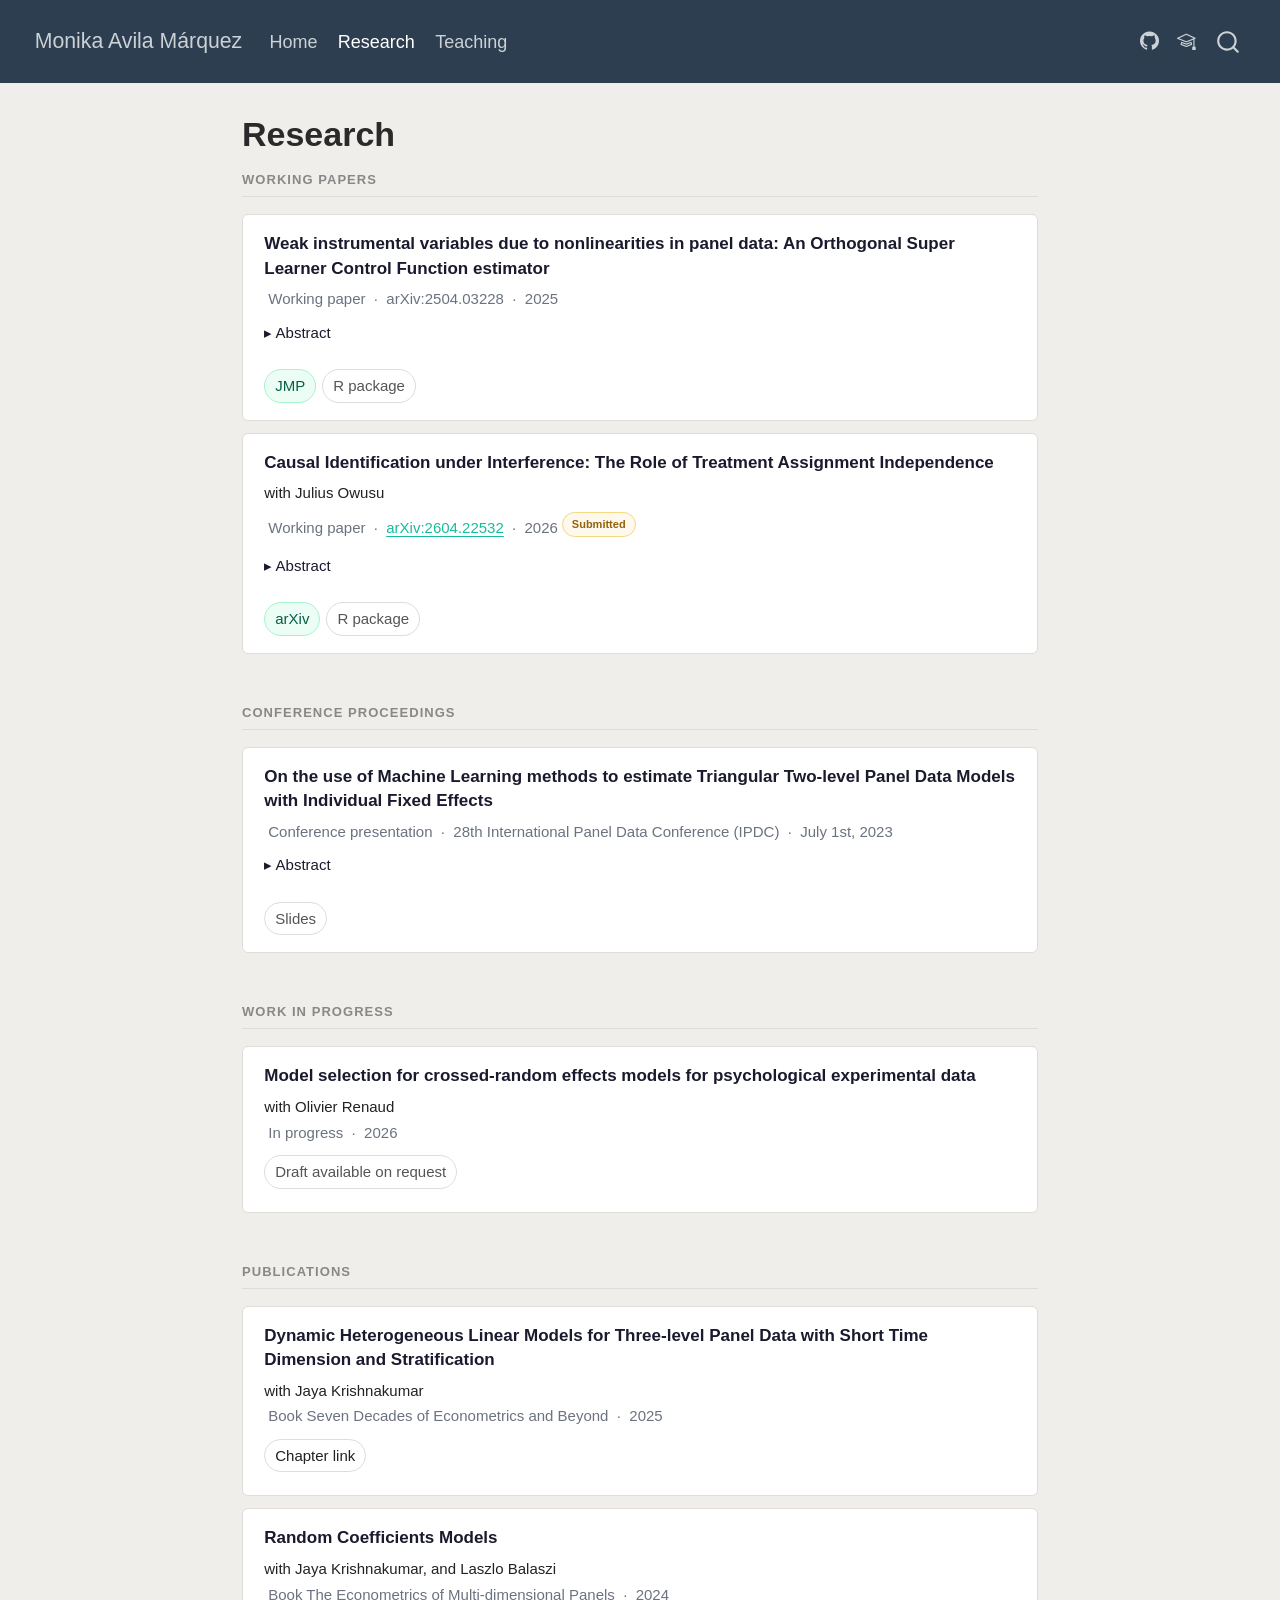
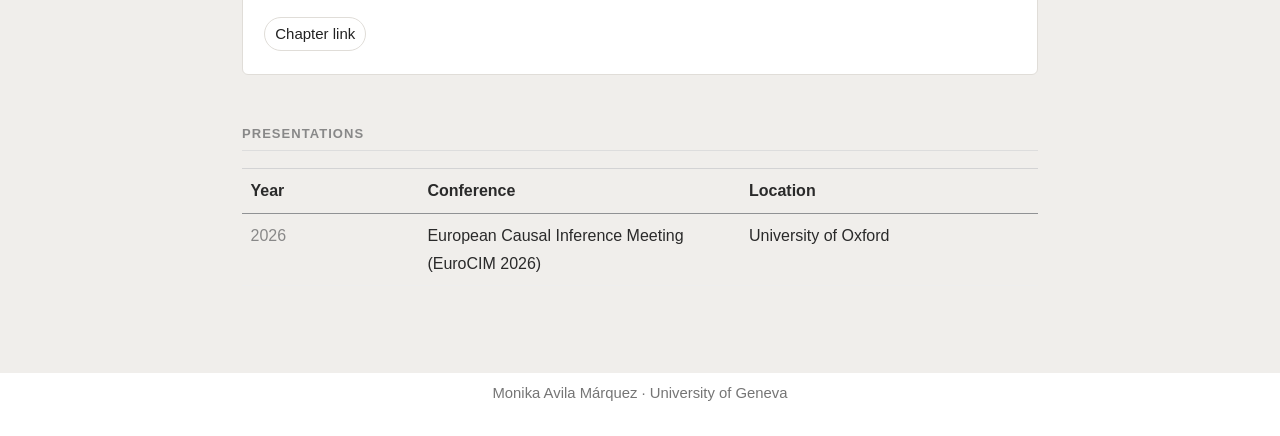
==== commit be7ce515: "JMP update" ====
--- a/docs/research.html
+++ b/docs/research.html
@@ -156,7 +156,7 @@
 <div class="paper-card">
   <div class="paper-title">
     Weak instrumental variables due to nonlinearities in panel data:
-    A Super Learner Control Function estimator
+    An Orthogonal Super Learner Control Function estimator
   </div>
   <div class="paper-meta">
     <span class="dot dot-wp"></span>
@@ -167,17 +167,15 @@
     <p class="abstract-text">
       I propose a control function estimator for panel data models with weak instruments arising
       from nonlinear first stages. The estimator uses a Super Learner ensemble to approximate the
-      optimal first stage, then inserts estimated control functions into a partially linear second
-      stage. I establish √NT-consistency, Neyman orthogonality with respect to first-stage
+      optimal first stage, then inserts estimated control functions into a linear main
+      equation. I establish √NT-consistency, Neyman orthogonality with respect to first-stage
       nuisance, and inference validity under the generated regressors problem (Pagan 1984,
       Murphy &amp; Topel 1985). Monte Carlo simulations across varied DGPs confirm the estimator's
       robustness to library misspecification and overfitting.
     </p>
   </details>
  <div class="paper-links">
-    <a href="https://arxiv.org/abs/2504.03228" class="pill pill-arxiv">arXiv</a>
-    <a href="assets/Slides_MonikaAvilaMarquez.pdf" class="pill">Slides</a>
-    <a href="assets/EuroCim2026poster.pdf" class="pill">EuroCIM 2026 poster</a>
+    <a href="assets/main_corrected _shorter.pdf" class="pill pill-arxiv">JMP</a>
     <a href="mailto:monika.avila@unige.ch?subject=Request%3A%20SLCFE%20R%20package&amp;body=Dear%20Monika%2C%0A%0AI%20am%20interested%20in%20accessing%20your%20SLCFE%20R%20package.%0A%0ABest%20regards%2C" class="pill">R package</a>
   </div>
 </div>
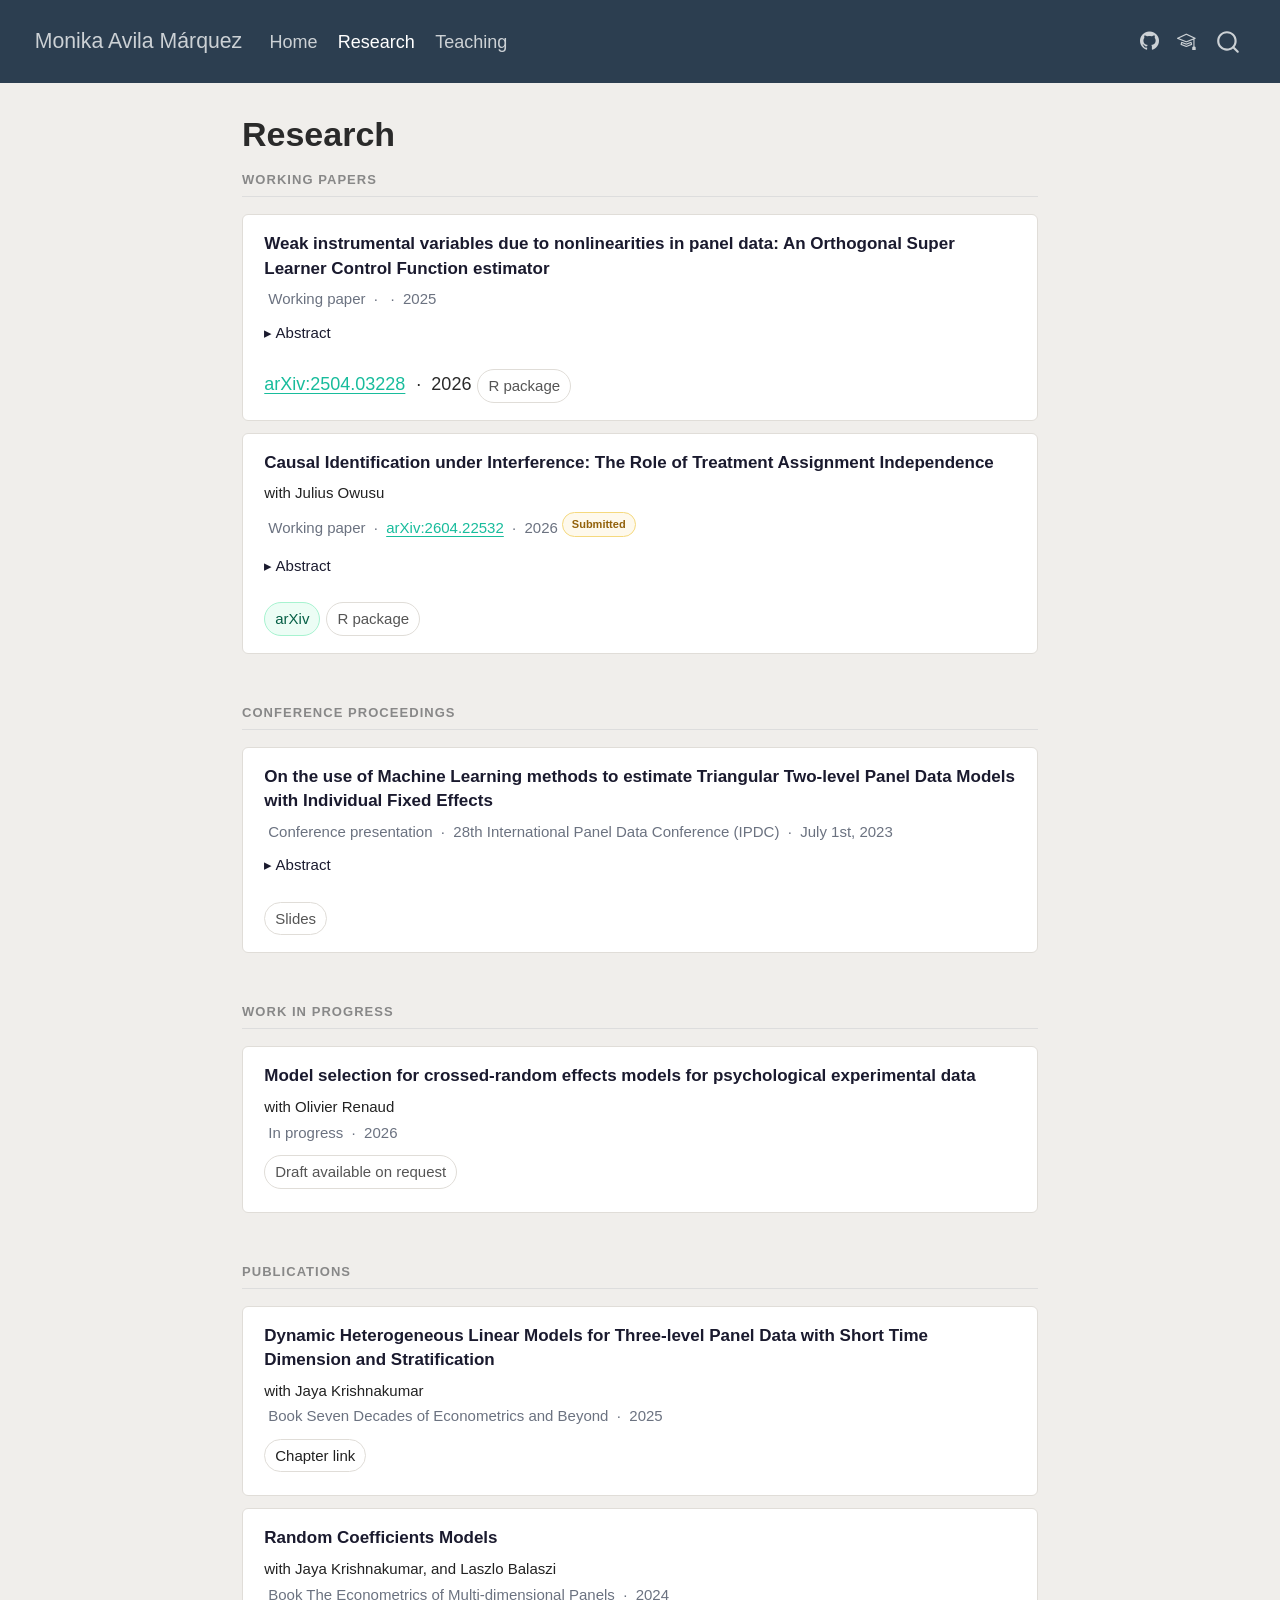
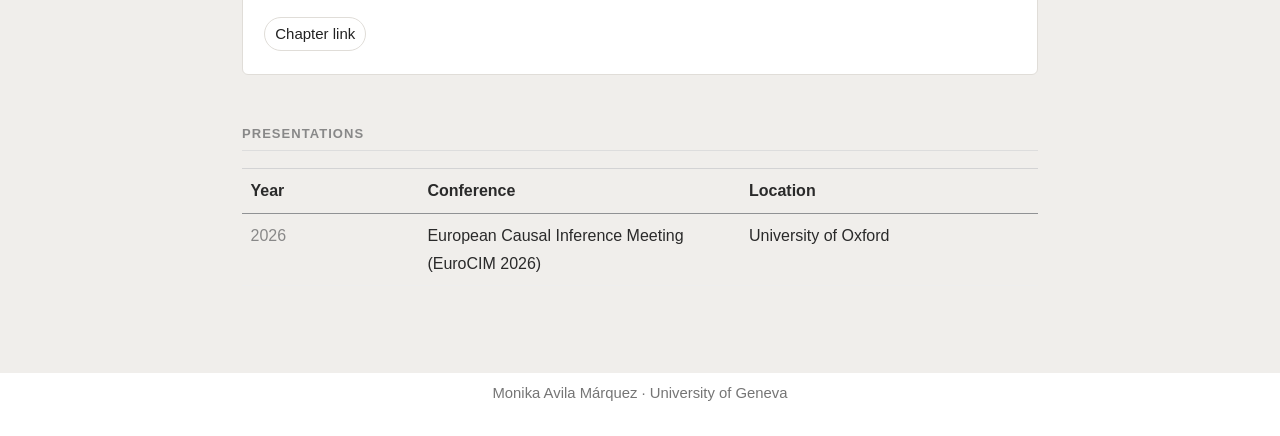
==== commit e320d4af: "modified JMP" ====
--- a/docs/research.html
+++ b/docs/research.html
@@ -160,7 +160,7 @@
   </div>
   <div class="paper-meta">
     <span class="dot dot-wp"></span>
-    Working paper &nbsp;·&nbsp; arXiv:2504.03228 &nbsp;·&nbsp; 2025
+    Working paper &nbsp;·&nbsp;  &nbsp;·&nbsp; 2025
   </div>
   <details>
     <summary>Abstract</summary>
@@ -175,7 +175,7 @@
     </p>
   </details>
  <div class="paper-links">
-    <a href="assets/main_corrected _shorter.pdf" class="pill pill-arxiv">JMP</a>
+    <a href="https://arxiv.org/abs/2504.03228"> arXiv:2504.03228 </a> &nbsp;·&nbsp; 2026
     <a href="mailto:monika.avila@unige.ch?subject=Request%3A%20SLCFE%20R%20package&amp;body=Dear%20Monika%2C%0A%0AI%20am%20interested%20in%20accessing%20your%20SLCFE%20R%20package.%0A%0ABest%20regards%2C" class="pill">R package</a>
   </div>
 </div>
